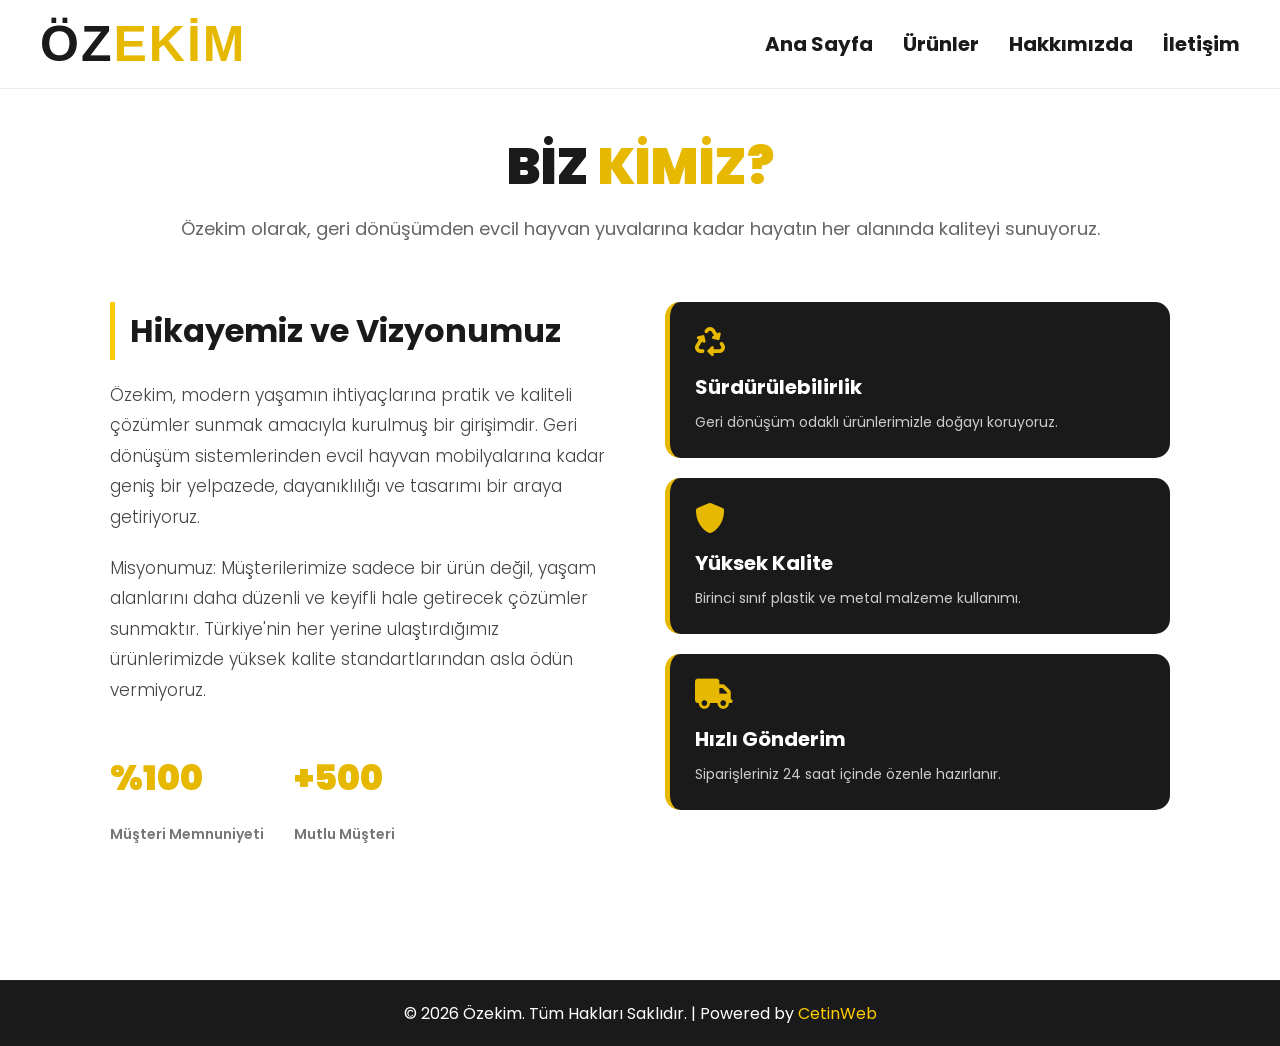
==== hakkimizda.html @ 03fc0637 "Add files via upload" ====
<!DOCTYPE html>
<html lang="tr">
<head>
    <meta charset="UTF-8">
    <meta name="viewport" content="width=device-width, initial-scale=1.0">
    <title>Hakkımızda | Özekim</title>
    <link href="https://fonts.googleapis.com/css2?family=Poppins:wght@300;400;600;800&display=swap" rel="stylesheet">
    <link rel="stylesheet" href="https://cdnjs.cloudflare.com/ajax/libs/font-awesome/6.0.0/css/all.min.css">
    <link rel="stylesheet" href="style.css">
</head>
<body>
<button class="mobile-close-btn" aria-label="Menüyü kapat">×</button>
<div class="navbar">
    <h2 class="logo">ÖZ<span>EKİM</span></h2>

    <div class="menu-btn">
        <span></span>
        <span></span>
        <span></span>
    </div>

    <div class="nav-links">
        <a href="index.html">Ana Sayfa</a>
        <a href="urunler.html">Ürünler</a>
        <a href="hakkimizda.html">Hakkımızda</a>
        <a href="iletisim.html">İletişim</a>
    </div>
</div>


<!-- HAKKIMIZDA BÖLÜMÜ -->
<section class="about-page">
    <div class="about-container">
        
        <!-- Üst Başlık Alanı -->
        <div class="about-header">
            <h1>BİZ <span>KİMİZ?</span></h1>
            <p>Özekim olarak, geri dönüşümden evcil hayvan yuvalarına kadar hayatın her alanında kaliteyi sunuyoruz.</p>
        </div>

        <div class="about-content-wrapper">
            <!-- Sol: Hikaye ve Vizyon -->
            <div class="about-text">
                <h2>Hikayemiz ve Vizyonumuz</h2>
                <p>
                    Özekim, modern yaşamın ihtiyaçlarına pratik ve kaliteli çözümler sunmak amacıyla kurulmuş bir girişimdir. 
                    Geri dönüşüm sistemlerinden evcil hayvan mobilyalarına kadar geniş bir yelpazede, dayanıklılığı ve tasarımı bir araya getiriyoruz.
                </p>
                <p>
                    Misyonumuz: Müşterilerimize sadece bir ürün değil, yaşam alanlarını daha düzenli ve keyifli hale getirecek çözümler sunmaktır. 
                    Türkiye'nin her yerine ulaştırdığımız ürünlerimizde yüksek kalite standartlarından asla ödün vermiyoruz.
                </p>
                <div class="about-stats">
                    <div class="stat-item">
                        <span class="stat-number">%100</span>
                        <span class="stat-desc">Müşteri Memnuniyeti</span>
                    </div>
                    <div class="stat-item">
                        <span class="stat-number">+500</span>
                        <span class="stat-desc">Mutlu Müşteri</span>
                    </div>
                </div>
            </div>

            <!-- Sağ: Neden Biz? (Modern Kartlar) -->
            <div class="about-features">
                <div class="feature-card">
                    <i class="fas fa-recycle"></i>
                    <h3>Sürdürülebilirlik</h3>
                    <p>Geri dönüşüm odaklı ürünlerimizle doğayı koruyoruz.</p>
                </div>
                <div class="feature-card">
                    <i class="fas fa-shield-alt"></i>
                    <h3>Yüksek Kalite</h3>
                    <p>Birinci sınıf plastik ve metal malzeme kullanımı.</p>
                </div>
                <div class="feature-card">
                    <i class="fas fa-truck"></i>
                    <h3>Hızlı Gönderim</h3>
                    <p>Siparişleriniz 24 saat içinde özenle hazırlanır.</p>
                </div>
            </div>
        </div>
    </div>
</section>


</main>

<footer>
    <p>&copy; 2026 Özekim. Tüm Hakları Saklıdır. | Powered by <a href="#">CetinWeb</a></p>
</footer>

<script src="transition.js"></script>
<script src="main.js"></script>
</body>
</html>
---- style.css ----
/* RESET */
* {
    margin: 0;
    padding: 0;
    box-sizing: border-box;
}

body {
    background: var(--bg-primary);
    color: var(--text-dark);
    font-family: 'Poppins', sans-serif;
    overflow-x: hidden;
}

:root {
    --bg-primary: #f8f9fa;      /* Ana arka plan (hafif gri-beyaz) */
    --bg-secondary: #ffffff;    /* Kartlar ve bölümler için saf beyaz */
    --text-dark: #1a1a1a;       /* Ana metin rengi */
    --text-muted: #666666;      /* Yardımcı metin rengi */
    --accent-gold: #e6b800;     /* Beyazda daha iyi görünen koyu sarı/altın */
    --border-color: #e0e0e0;    /* Kenarlıklar için açık gri */
}



.logo {
    font-size: 34px;
    font-family: 'Bebas Neue', sans-serif;
    letter-spacing: 2px;
    color: #1a1a1a !important;
}
.logo span {
    color: gold;
}




/* ============================= */
/*         HERO (YENİ)           */
/* ============================= */

.hero {
    margin-top: 80px;
    height: 100vh;
    width: 100%;
    display: flex;
    align-items: center;
    justify-content: space-between;
    padding: 0px 80px;
    background: var(--bg-primary);
    
}

/* Sol taraf */
.hero-left {
    width: 50%;
    animation: fadeInLeft 1.2s ease-out forwards;
    opacity: 0;
}

.hero-title {
    font-size: 80px !important; /* Dev boyut */
    font-weight: 900 !important; /* Ekstra kalın */
    line-height: 1.1;
    color: #1a1a1a; /* Net siyah */
    margin-bottom: 15px;
    text-transform: uppercase;
}
.hero-title span {
    color: #e6b800;
}

.hero-subtitle {
    font-size: 22px !important;
    font-weight: 700 !important;
    color: #333 !important; /* Daha okunaklı koyu gri */
    margin-bottom: 20px;
    letter-spacing: 1px;
}

.hero-btn {
    background-color: #e6b800 !important; /* İçi dolu sarı */
    color: #000 !important;
    padding: 16px 40px !important;
    font-weight: 800 !important;
    font-size: 18px !important;
    border-radius: 50px !important; /* Oval daha modern durur */
    border: 2px solid #e6b800 !important;
    display: inline-block;
    transition: 0.3s all ease;
    box-shadow: 0 10px 20px rgba(230, 184, 0, 0.2);
}
.hero-btn:hover {
    background-color: transparent !important;
    color: #e6b800 !important;
    box-shadow: 0 5px 15px rgba(230, 184, 0, 0.4);
}

/* Sağ taraf (fotoğraf) */
.hero-right {

    width: 60%;
    display: flex;
    justify-content: flex-end;
    align-items: center;
    margin-right: 110px;
}


.hero-img img:hover {
    width: 480px; 
    transform: none;
    filter: brightness(1.05);
    
}

/* ANIMATIONS */
@keyframes fadeInLeft {
    from { opacity: 0; transform: translateX(-40px); }
    to   { opacity: 1; transform: translateX(0); }
}

/* ABOUT SECTION */
.about-section {
    width: 100%;
    padding: 80px 0;
    background-color: #ffffff !important;
    color: #1a1a1a !important;
    display: flex;
    justify-content: center; /* Yatayda ortalar */
}

.about-content {
    max-width: 900px;
    text-align: center;
}

.about-title {
    font-family: 'Bebas Neue', sans-serif;
    font-size: 62px;
    color: #1a1a1a !important;
    letter-spacing: 3px;
    margin-bottom: 25px;
}

.about-text {
    color: #444 !important;
    font-size: 20px;
    line-height: 1.8;
    font-weight: 300;
}

/* GALLERY SECTION */
.gallery-section {
    padding: 120px 60px;
    background-color: #ffffff !important;
    color: #1a1a1a !important;
    text-align: center;
}

.gallery-title {
    font-size: 48px;
    font-family: 'Bebas Neue', sans-serif;
    color: #1a1a1a !important;
    margin-bottom: 50px;
}

/* GRID */
.gallery-grid {
    display: grid;
    grid-template-columns: repeat(3, 1fr);
    gap: 30px;
}

.gallery-item {
    width: 100%;
    height: 450px;
    overflow: hidden;
    border-radius: 10px;
    background: var(--bg-secondary) !important;
    border: 1px solid var(--border-color) !important;
    box-shadow: 0 10px 30px rgba(0,0,0,0.05) !important;
    cursor: pointer;
    transition: .3s;
}

.gallery-item:hover {
    transform: scale(1.03);
    box-shadow: 0 0 40px rgba(255,215,0,0.4);
}

.gallery-item video {
    width: 100%;
    height: 100%;
    object-fit: cover;
}

/* POPUP */
.popup {
    display: none;
    position: fixed;
    inset: 0;
    background: rgba(0,0,0,0.8);
    backdrop-filter: blur(5px);
    justify-content: center;
    align-items: center;
    z-index: 999;
}

.popup video {
    width: 70%;
    border-radius: 10px;
}

.popup .close {
    position: absolute;
    top: 40px;
    right: 60px;
    font-size: 50px;
    color: gold;
    cursor: pointer;
    font-weight: bold;
}

/* ========================
   DARK SLIDE TRANSITION
========================= */

#page-transition {
    position: fixed;
    top: 0;
    right: -100%; /* başlangıçta görünmez */
    width: 100%;
    height: 100%;
    background: #000;  /* tamamen siyah panel */
    z-index: 0; 
    transition: right 0.6s ease-in-out;
}

/* kapanış animasyonu */
body.fade-out #page-transition {
    right: 0;
}

/* açılış animasyonu */
body.page-loaded #page-transition {
    right: -100%;
}

#aboutContainer {
    position: relative;
    display: inline-block;
}

#aboutText {
    color: #1a1a1a !important; /* Yazıları koyu gri/siyah yap */
    font-size: 22px;
    line-height: 1.7;
    opacity: 1 !important;
}

#aboutText strong {
    color: #000000 !important;
    font-weight: 700;
}



.fade-up {
    opacity: 0;
    transform: translateY(20px);
    transition: 0.6s ease;
}

.fade-up.active {
    opacity: 1;
    transform: translateY(0);
}

.hero-description {
    font-size: 19px !important;
    color: #555 !important; /* Okunabilirliği yüksek gri */
    line-height: 1.7 !important; /* Satır aralığını açtık */
    font-weight: 500 !important;
    max-width: 550px;
}

/* ===========================
   SABİT SOSYAL MEDYA BUTONLARI
=========================== */

.float-social {
    position: fixed;
    bottom: 90px;
    right: 20px;
    display: flex;
    flex-direction: column;
    gap: 15px;
    z-index: 9999;
}

.float-btn {
    width: 60px;
    height: 60px;
    display: flex;
    align-items: center;
    justify-content: center;
    border-radius: 50%;
    color: white !important;
    font-size: 30px;
    text-decoration: none;
    transition: all 0.3s ease;
}

.float-btn img {
    color: #ffffff !important;
    font-size: 32px;
    display: block;
    line-height: 1; /* İkonun kutu dışına taşmasını engeller */
}

.float-btn:hover {
    transform: scale(1.12);
    box-shadow: 0 0 18px rgba(255, 215, 0, 1);
}

.cinematic-item {
  opacity: 0;
  transition: all 0.9s ease;
}

.cinematic-item.left {
  transform: translateX(-80px);
}
.cinematic-item.right {
  transform: translateX(80px);
}
.cinematic-item.bottom {
  transform: translateY(80px);
}

.cinematic-item.show {
  opacity: 1;
  transform: translate(0, 0);
}

.float-social {
    position: fixed;
    bottom: 20px;
    right: 15px;
    display: flex;
    flex-direction: column;
    gap: 12px;
    z-index: 9999;

    opacity: 1; /* direkt görünür */
    transform: none;
}

@keyframes socialFade {
    0% {
        opacity: 0;
        transform: translateY(20px) scale(0.9);
    }
    100% {
        opacity: 1;
        transform: translateY(0) scale(1);
    }
}

.gallery-intro {
background-color: #ffffff !important; /* Arka planı bembeyaz yap */
    padding: 100px 20px !important; /* Ferah bir alan bırak */
    text-align: center;
}

.intro-title {
    color: #1a1a1a !important; /* "KALİTELİ ÜRETİM" yazısını siyah yap */
    font-family: 'Bebas Neue', sans-serif;
    font-size: 70px;
    letter-spacing: 1px;
}

.intro-line {
    width: 90px;
    height: 3px;
    background: #ffcc00 !important; /* Altındaki sarı çizgiyi koru */
    margin: 10px auto 25px;
}

.intro-text {
    color: #333333 !important; /* Uzun açıklamayı koyu gri yap ki okunsun */
    max-width: 700px;
    margin: 0 auto;
    font-size: 19px;
    line-height: 1.7;
}

/* STERİLİZASYON BÖLÜMÜ */
.steril-section {
    padding: 100px 0;
    text-align: center;
    background-color: #ffffff !important;
    color: #1a1a1a !important;
}

.steril-title {
    font-size: 42px;
    font-weight: 700;
    color: #1a1a1a !important;
    margin-bottom: 10px;
}

.steril-desc {
    color: #444 !important;
    font-size: 18px;
    margin-bottom: 60px;
}

.steril-wrapper {
    display: flex;
    justify-content: center;
    gap: 40px;
    flex-wrap: wrap;
}

.steril-box {
    width: 260px;
    background: #ffffff !important;
    padding: 30px 20px;
    border-radius: 15px;
    border: 1px solid #eeeeee !important;
    box-shadow: 0 10px 25px rgba(0,0,0,0.05) !important;
    font-family: "Poppins", sans-serif;
    transition: 0.3s ease;
}

.steril-box:hover {
    transform: translateY(-6px);
    box-shadow: 0 0 25px rgba(255, 215, 0, 0.18);
}

.steril-icon {
    width: 54px;
    margin-bottom: 15px;
}

.steril-box h3 {
    color: #e6b800 !important; /* Senin altın sarısı tonun kalsın ama daha belirgin olsun */
    margin-bottom: 15px !important;
    font-weight: 700 !important;
}

.steril-box p {
    color: #555555 !important; /* Yazıları koyulaştırdık ki okunsun */
    font-size: 15px !important;
    line-height: 1.6 !important;
    font-weight: 500 !important;
}

/* Açılır Menü (Dropdown) Tasarımı */
.dropdown {
    position: relative;
    display: inline-block;
}

.dropdown-content {
    display: none; /* Başlangıçta gizli */
    position: absolute;
    background-color: #1a1a1a; /* Sayfanın koyu temasına uygun */
    min-width: 200px;
    box-shadow: 0px 8px 16px rgba(0,0,0,0.5);
    z-index: 1000;
    border-radius: 8px;
    top: 100%; /* Menünün tam altına açılması için */
    left: 0;
}

.dropdown-content a {
    color: white !important;
    padding: 12px 16px;
    text-decoration: none;
    display: block;
    font-size: 14px;
    transition: 0.3s;
    border-bottom: 1px solid #333;
}

.dropdown-content a:last-child {
    border-bottom: none;
}

.dropdown-content a:hover {
    background-color: #ffcc00; /* Senin sarı rengin */
    color: black !important;
}

/* Mouse ile üzerine gelince göster */
.dropdown:hover .dropdown-content {
    display: block;
}

.product-label {
    background: #ffcc00;
    color: #000;
    padding: 10px;
    font-weight: bold;
    text-align: center;
    font-family: 'Bebas Neue', sans-serif;
    letter-spacing: 1px;
}

/* Footer Link Düzenlemesi */
footer p a {
    color: #ffcc00; /* Linki senin sarı rengine çevirir */
    text-decoration: none; /* Altındaki çizgiyi kaldırır */
    transition: 0.3s; /* Üzerine gelince yumuşak geçiş yapar */
}

footer p a:hover {
    color: #ffffff; /* Üzerine gelince beyaza döner */
    text-decoration: underline; /* Üzerine gelince istersen çizgi çıkabilir (isteğe bağlı) */
}

/* Buton Kapsayıcı (Ortalamak İçin) */
.all-products-wrapper {
    background-color: #ffffff !important; /* Arka planı beyaz yap */
    padding: 40px 0; /* Şeridi biraz daraltıp ferahlatır */
    width: 100%;
    display: flex;
    justify-content: center;
}

/* Şekilli Buton Tasarımı */
.all-products-btn {
    position: relative;
    padding: 15px 40px;
    background-color: black;
    color: #ffcc00;
    font-family: 'Bebas Neue', sans-serif;
    font-size: 1.5rem;
    letter-spacing: 2px;
    text-decoration: none;
    border: 2px solid #ffcc00;
    border-radius: 50px; /* Kenarları yuvarlak yapar */
    overflow: hidden;
    transition: all 0.4s ease;
    display: flex;
    align-items: center;
    gap: 10px;
    margin-top: -80px;
}

/* Üzerine gelince dolma efekti */
.all-products-btn:hover {
    background-color: #ffcc00;
    color: #000;
    box-shadow: 0 0 20px rgba(255, 204, 0, 0.4);
    transform: translateY(-3px);
}

/* Butonun içindeki metin ve ikon için hafif animasyon */
.all-products-btn span {
    position: relative;
    z-index: 1;
}

.all-products-btn i {
    transition: transform 0.4s ease;
}

.all-products-btn:hover i {
    transform: translateX(8px); /* Ok sağa doğru kayar */
}

/* GENEL AYARLAR */
* {
    margin: 0;
    padding: 0;
    box-sizing: border-box;
}


/* KATALOG KONTEYNER */
/* Sayfa Yapısı */
.catalog-container {
    padding-top: 120px;
    background-color: #ffffff !important;
    color: #1a1a1a !important;
    min-height: 100vh;
}

.category-block {
    padding: 20px 5% 40px;
}

.category-title {
    font-family: 'Poppins', sans-serif;
    font-weight: 600;
    font-size: 1.8rem;
    color: #1a1a1a !important;
}

.title-line {
    width: 50px;
    height: 3px;
    background: #ffcc00;
    margin-bottom: 25px;
}

/* Ürün Grid Yapısı */
.product-grid {
    display: grid;
    grid-template-columns: repeat(auto-fit, minmax(230px, 1fr));
    gap: 20px;
    padding: 0 20px;
}

/* Trendyol Tarzı Ürün Kartı */
.product-card {
    background: #1a1a1a;
    border: 1px solid #2a2a2a;
    border-radius: 14px;
    overflow: hidden;
    display: flex;
    flex-direction: column;
    transition: all 0.25s ease;
}

.product-card:hover {
    transform: translateY(-6px);
    box-shadow: 0 15px 30px rgba(0,0,0,0.35);
}

.product-img {
    background: #fff;
    height: 200px;
    padding: 12px;
    display: flex;
    align-items: center;
    justify-content: center;
}

.product-img img {
    max-width: 100%;
    max-height: 100%;
    object-fit: contain;
}

.product-info {
    padding: 14px;
    background: #111;
    display: flex;
    flex-direction: column;
    justify-content: space-between;
    flex: 1;
}

.product-info h3 {
color: #fff;
    color: #fff;
    font-size: 14px;
    font-weight: 500;
    margin-bottom: 12px;
    line-height: 1.4;

    /* 🔥 2 SATIR SINIR */
    display: -webkit-box;
    -webkit-box-orient: vertical;
    overflow: hidden;
}

/* WhatsApp Butonu */
.whatsapp-link {
    background: linear-gradient(135deg, #00c853, #00e676);
    color: #fff !important;
    text-decoration: none;
    font-size: 13px;
    padding: 10px;
    border-radius: 8px;
    text-align: center;
    transition: 0.2s;
    box-shadow: 0 5px 15px rgba(0,255,100,0.3);
}

.whatsapp-link:hover {
    transform: scale(1.05);
    box-shadow: 0 8px 20px rgba(0,255,100,0.5);
}

.instagram {
    background: radial-gradient(circle at 30% 107%, #fdf497 0%, #fdf497 5%, #fd5949 45%, #d6249f 60%, #285AEB 90%);
    box-shadow: 0 0 15px rgba(214, 36, 159, 0.5); /* Pembe/Mor parlama */
}

.instagram:hover {
    transform: scale(1.1);
    box-shadow: 0 0 25px rgba(214, 36, 159, 0.8);
}

/* FOOTER */
footer {
    width: 100%;
    margin-top: auto; /* Üstten itebildiği kadar iter */
    text-align: center;
    padding: 30px;
    background: #111;
    border-top: 1px solid #222;
}
footer a {
    color: #ffcc00;
    text-decoration: none;
}

/* SEARCH BAR TASARIMI */
.search-container {
    flex: 0 1 400px; /* Genişliğini ayarlar */
    display: flex;
    background: #1a1a1a;
    border: 1px solid #333;
    border-radius: 50px;
    padding: 5px 15px;
    margin: 0 20px;
    transition: 0.3s;
}

.search-container:focus-within {
    border-color: #ffcc00;
    box-shadow: 0 0 10px rgba(255, 204, 0, 0.2);
}

.search-container input {
    width: 100%;
    background: transparent;
    border: none;
    outline: none;
    color: #fff;
    padding: 8px;
    font-size: 14px;
}

.search-container button {
    background: transparent;
    border: none;
    color: #777;
    cursor: pointer;
    font-size: 16px;
    transition: 0.3s;
}

.search-container button:hover {
    color: #ffcc00;
}

/* Mobil için Navbar Düzenlemesi */
@media (max-width: 768px) {
    .navbar {
        flex-direction: column;
        gap: 15px;
        padding: 15px;
    }
    .search-container {
        width: 100%;
        margin: 0;
    }
}

/* TOPLU ALIM BANNER TASARIMI */
.wholesale-banner {
    background: linear-gradient(90deg, #111 0%, #1a1a1a 100%);
    border-top: 2px solid #ffcc00;
    border-bottom: 2px solid #ffcc00;
    padding: 50px 5%;
    margin: 60px 0;
}

.wholesale-content {
    max-width: 1200px;
    margin: 0 auto;
    display: flex;
    justify-content: space-between;
    align-items: center;
    gap: 30px;
}

.wholesale-text h2 {
    font-family: 'Bebas Neue', sans-serif;
    font-size: 2.5rem;
    color: #fff;
    margin-bottom: 10px;
    letter-spacing: 1px;
}

.wholesale-text h2 span {
    color: #ffcc00;
}

.wholesale-text p {
    color: #ccc;
    font-size: 1.1rem;
    max-width: 700px;
}

/* Teklif Al Butonu */
.offer-btn {
    background: #ffcc00;
    color: #000;
    padding: 15px 35px;
    font-family: 'Bebas Neue', sans-serif;
    font-size: 1.5rem;
    text-decoration: none;
    border-radius: 5px;
    display: flex;
    align-items: center;
    gap: 10px;
    transition: 0.3s ease;
    white-space: nowrap;
}

.offer-btn:hover {
    background: #fff;
    transform: scale(1.05);
    box-shadow: 0 0 20px rgba(255, 255, 255, 0.2);
}

/* Mobil Uyumluluk */
@media (max-width: 768px) {
    .wholesale-content {
        flex-direction: column;
        text-align: center;
    }
    .wholesale-text h2 {
        font-size: 2rem;
    }
    .wholesale-action {
        width: 100%;
    }
    .offer-btn {
        justify-content: center;
    }
}

/* İletişim Grubu Konumu */
.hero-contact {
    margin-top: 30px;
    display: flex;
    flex-direction: column;
    gap: 15px;
}

/* Telefon Numarası Stilize Etme */
.phone-link {
    display: flex !important;
    align-items: center !important; /* Dikeyde tam ortalar */
    gap: 12px;
    font-size: 30px !important;
    font-weight: 700 !important;
    color: #1a1a1a !important;
    text-decoration: none;
    margin-top: 25px;
    line-height: 1;
}

.phone-link i {
    color: #e6b800;
    display: flex; /* İkonu bir flex kutusu gibi davranmaya zorlar */
    align-items: center;
    justify-content: center;
    line-height: 0; /* İkonun altındaki hayali boşluğu yok eder */
    height: 30px;
}

/* Üstüne gelince parlaması ve sağa kayması için */
.phone-link:hover {
    color: #ffcc00;
    opacity: 1;
    transform: translateX(8px);
}

/* Eğer JS ile 'reveal' kullanıyorsan, başlangıçta gizli olması için: */
.hero-contact.reveal {
    /* Senin mevcut animasyon sınıflarınla çakışmaması için 
       diğer elementlerin animasyon koduna bakabilirsin. 
       Genelde şöyledir: */
    animation: fadeInUp 1s ease forwards;
}

/* KATEGORİ BLOKLARI ARASI BOŞLUK */
.category-block {
    margin-bottom: 80px; /* Kategoriler arasındaki boşluğu artırdık */
    padding: 0 20px;
}

/* KATEGORİ BAŞLIKLARI YENİ STİL */
.category-header {
    background: #fdfdfd;
    padding: 20px;
    border-left: 5px solid #e6b800; /* Senin meşhur sarı tonun */
    margin: 40px 0 20px 0;
    border-bottom: 1px solid #eee;
    display: flex;
    justify-content: space-between;
    align-items: center;
}

.category-title {
    font-size: 32px !important; /* Başlığı büyüttük */
    font-weight: 800; /* Daha kalın ve belirgin yaptık */
    text-transform: uppercase; /* Tüm harfleri büyük yaptık */
    letter-spacing: 2px; /* Harf arasını açarak daha premium bir hava verdik */
    color: #1a1a1a !important;
    margin: 0;
    font-family: 'Bebas Neue', sans-serif;
}

.title-line {
    display: none; /* Eski ince çizgiyi kaldırıp sol taraftaki kalın çizgiyi kullandık */
}

/* HAKKIMIZDA SAYFASI ÖZEL STİLLERİ */
.about-hero {
    height: 300px;
    background: linear-gradient(rgba(0,0,0,0.7), rgba(0,0,0,0.7)), url('image/hero-bg.webp'); /* Arka plana bir görsel koyabilirsin */
    background-size: cover;
    background-position: center;
    display: flex;
    align-items: center;
    justify-content: center;
    text-align: center;
    margin-top: 70px; /* Navbar yüksekliği kadar */
}

.about-hero h1 {
    font-size: 3.5rem;
    color: #ffcc00; /* CetinWeb sarısı */
    font-weight: 800;
}

.about-container {
    max-width: 1100px;
    margin: 50px auto;
    padding: 0 20px;
}

.about-text h2 {
    font-size: 2rem;
    color: #fff;
    border-left: 5px solid #ffcc00;
    padding-left: 15px;
    margin-bottom: 20px;
}

.about-text p {
    line-height: 1.8;
    color: #ccc;
    margin-bottom: 15px;
}

.about-stats {
    display: grid;
    grid-template-columns: repeat(auto-fit, minmax(200px, 1fr));
    gap: 30px;
    margin-top: 50px;
}

.stat-box {
    background: var(--bg-secondary) !important;
    padding: 30px;
    border-radius: 12px;
    text-align: center;
    border: 1px solid var(--border-color) !important;
    transition: 0.3s;
}

.stat-box:hover {
    border-color: #ffcc00;
    transform: translateY(-5px);
}

.stat-box i {
    font-size: 2.5rem;
    color: #ffcc00;
    margin-bottom: 15px;
}

.stat-box h3 {
    font-size: 2rem;
    color: #fff;
}

.stat-box p {
    color: #888;
}

/* İLETİŞİM SAYFASI - TÜMÜ (BAŞTAN) */

/* Ana Sayfa Yapısı */
.contact-page {
    max-width: 1200px;
    margin: 0 auto;
    padding: 150px 20px 80px; /* Üstten 150px boşluk vererek yapışmayı engelledik */
    min-height: 100vh;
}

/* Üst Başlık */
.contact-header {
    text-align: center;
    margin-bottom: 60px;
}

.contact-header h1 {
    font-size: 3.2rem;
    color: #ffcc00;
    font-weight: 800;
    letter-spacing: 2px;
    margin-bottom: 15px;
}

.contact-header p {
    color: #888;
    font-size: 1.1rem;
}

/* Ana Grid (Sol: İletişim, Sağ: Özellikler) */
.contact-main-grid {
    display: grid;
    grid-template-columns: 1fr 1.2fr;
    gap: 50px;
    margin-bottom: 80px;
}

/* Sol Taraftaki İletişim Kartları */
.method-card {
    background: var(--bg-secondary) !important;
    border: 1px solid var(--border-color) !important;
    padding: 30px;
    border-radius: 20px;
    display: flex;
    align-items: center;
    gap: 20px;
    margin-bottom: 25px;
    transition: all 0.3s ease;
}

.method-card:hover {
    border-color: #ffcc00;
    transform: translateX(10px);
}

.method-card i {
    font-size: 3rem;
    color: #ffcc00;
}

.method-info h3 {
    color: #fff;
    font-size: 1.3rem;
    margin-bottom: 5px;
}

.method-info p {
    color: #ccc;
    font-weight: 600;
    font-size: 1.1rem;
}

.method-info span {
    color: #666;
    font-size: 0.9rem;
}

.method-btn.wa {
    display: inline-block;
    margin-top: 12px;
    background: #25D366;
    color: #fff;
    padding: 8px 20px;
    border-radius: 8px;
    text-decoration: none;
    font-weight: 600;
    font-size: 0.9rem;
}

/* Sağ Taraftaki "Neden Biz" Paneli */
.contact-features {
    background: var(--bg-secondary) !important;
    padding: 45px;
    border-radius: 25px;
    border: 1px solid var(--border-color) !important;
}

.contact-features h2 {
    color: #fff;
    font-size: 2rem;
    font-weight: 800;
}

.yellow-bar {
    width: 60px;
    height: 5px;
    background: #ffcc00;
    margin: 15px 0 35px;
}

.f-item {
    display: flex;
    gap: 20px;
    margin-bottom: 30px;
}

.f-item i {
    color: #ffcc00;
    font-size: 1.5rem;
    margin-top: 5px;
}

.f-item h4 {
    color: #fff;
    font-size: 1.2rem;
    margin-bottom: 6px;
}

.f-item p {
    color: #888;
    line-height: 1.6;
    font-size: 0.95rem;
}

/* Harita Alanı */
.full-map {
    border-radius: 25px;
    overflow: hidden;
    border: 1px solid #222;
    box-shadow: 0 10px 30px rgba(0,0,0,0.5);
}

/* Mobil Uyum */
@media (max-width: 992px) {
    .contact-main-grid {
        grid-template-columns: 1fr;
    }
    
    .contact-header h1 {
        font-size: 2.5rem;
    }
    
    .contact-page {
        padding-top: 120px;
    }
}

/* HARİTA YERİNE GELEN YENİ ALANIN CSS'İ */
.extra-info-section {
    margin-top: 50px;
    margin-bottom: 50px;
}

.info-grid {
    display: grid;
    grid-template-columns: 1.5fr 1fr;
    gap: 30px;
}

.faq-box {
    background: var(--bg-secondary) !important;
    padding: 40px;
    border-radius: 25px;
    border: 1px solid var(--border-color) !important;
}

.faq-item {
    display: flex;
    gap: 20px;
    margin-bottom: 25px;
}

.faq-item i {
    color: #ffcc00;
    font-size: 1.8rem;
    margin-top: 5px;
}

.faq-item h4 {
    color: #fff;
    margin-bottom: 5px;
    font-size: 1.1rem;
}

.faq-item p {
    color: #888;
    font-size: 0.9rem;
    line-height: 1.5;
}

/* Sağdaki Sertifika/Sosyal Kartı */
.social-trust-card {
    background: linear-gradient(145deg, #111, #000);
    border: 2px solid #ffcc00;
    border-radius: 25px;
    display: flex;
    align-items: center;
    justify-content: center;
    text-align: center;
    padding: 40px;
}

.trust-content i {
    font-size: 4rem;
    color: #ffcc00;
    margin-bottom: 20px;
}

.trust-content h3 {
    color: #fff;
    font-size: 1.8rem;
    margin-bottom: 15px;
}

.trust-content p {
    color: #ccc;
    font-size: 1rem;
    margin-bottom: 25px;
}

.social-links {
    display: flex;
    justify-content: center;
    gap: 20px;
}

.s-icon {
    font-size: 1.5rem;
    color: #fff;
    transition: 0.3s;
}

.s-icon:hover {
    color: #ffcc00;
    transform: scale(1.2);
}

/* Mobil Uyumluluk */
@media (max-width: 992px) {
    .info-grid {
        grid-template-columns: 1fr;
    }
}

/* GALERİ ALANI DÜZENLEME */
.gallery-grid {
    display: grid;
    grid-template-columns: repeat(auto-fit, minmax(300px, 1fr));
    gap: 25px;
    padding: 20px;
}

.gallery-item {
    height: 250px;
    display: flex;
    align-items: center;
    justify-content: center;
    background: #fff;
}

.gallery-item img {
    max-width: 100%;
    max-height: 100%;
    object-fit: contain;
}

/* Üzerine gelince resmi hafifçe büyütelim, şık dursun */
.gallery-item:hover img {
    transform: scale(1.1);
}

/* Resmin üzerindeki yazı (Etiket) */
.product-label {
    position: absolute;
    bottom: 0;
    left: 0;
    width: 100%;
    padding: 20px;
    background: linear-gradient(transparent, rgba(0,0,0,0.9)); /* Yazı okunabilsin diye gölge */
    color: #ffcc00; /* CetinWeb Sarısı */
    font-weight: 800;
    font-size: 1.2rem;
    text-transform: uppercase;
}

/* =========================================
   NEW ABOUT PAGE V2 - WHITE THEME
   ========================================= */

.ozekim-about-wrapper {
    background-color: #ffffff;
    font-family: 'Poppins', sans-serif;
    color: #1a1a1a;
}

/* Üst Başlık */
.about-header-v2 {
    padding: 120px 0 60px;
    text-align: center;
    background: #fcfcfc;
}

.about-header-v2 .header-title {
    font-family: 'Bebas Neue', sans-serif;
    font-size: 65px;
    letter-spacing: 3px;
    margin-bottom: 10px;
    color: #1a1a1a;
}

.about-header-v2 .header-line {
    width: 80px;
    height: 4px;
    background: #e6b800; /* CetinWeb Gold */
    margin: 0 auto 20px;
}

.about-header-v2 .header-subtitle {
    font-size: 18px;
    color: #666;
    max-width: 600px;
    margin: 0 auto;
}

/* İçerik ve Izgara Yapısı */
.about-grid {
    display: grid;
    grid-template-columns: 1.5fr 1fr;
    gap: 50px;
    padding: 80px 5%;
    align-items: center;
}

.about-text-v2 .section-subtitle {
    font-size: 32px;
    margin-bottom: 25px;
    position: relative;
    padding-bottom: 10px;
}

.about-text-v2 p {
    font-size: 17px;
    line-height: 1.8;
    color: #444;
    margin-bottom: 20px;
}

/* İstatistik Kartları */
.about-stats-v2 {
    display: flex;
    flex-direction: column;
    gap: 20px;
}

.stat-card {
    background: #ffffff;
    padding: 30px;
    border-radius: 15px;
    border: 1px solid #f0f0f0;
    text-align: center;
    transition: 0.3s;
    box-shadow: 0 5px 20px rgba(0,0,0,0.03);
}

.stat-card:hover {
    transform: translateY(-5px);
    box-shadow: 0 10px 30px rgba(0,0,0,0.08);
}

.stat-number {
    display: block;
    font-size: 35px;
    font-weight: 800;
    color: #e6b800;
    margin-bottom: 5px;
}

.stat-label {
    font-size: 15px;
    color: #777;
    text-transform: uppercase;
    letter-spacing: 1px;
}

/* Mobil Uyumluluk */
@media (max-width: 992px) {
    .about-grid {
        grid-template-columns: 1fr;
        text-align: center;
    }
    .about-header-v2 .header-title {
        font-size: 45px;
    }
}

/* =========================================
   CONTACT PAGE V3 - FULL WHITE DESIGN
   ========================================= */

.ozekim-contact-full {
    background-color: #ffffff;
    min-height: 100vh;
    font-family: 'Poppins', sans-serif;
}

/* Header */
.contact-header-v3 {
    padding: 100px 0 50px;
    text-align: center;
    background: linear-gradient(to bottom, #f9f9f9, #ffffff);
}

.v3-title {
    font-family: 'Bebas Neue', sans-serif;
    font-size: 60px;
    color: #111;
    margin: 0;
}

.v3-line {
    width: 70px;
    height: 5px;
    background: #e6b800;
    margin: 15px auto;
}

/* Grid Yapısı */
.v3-grid {
    display: grid;
    grid-template-columns: 1fr 1fr;
    gap: 50px;
    padding: 50px 5%;
}

/* Sol Kartlar */
.v3-card {
    display: flex;
    align-items: center;
    gap: 25px;
    padding: 30px;
    background: #fff;
    border-radius: 20px;
    border: 1px solid #f0f0f0;
    margin-bottom: 25px;
    transition: 0.4s cubic-bezier(0.175, 0.885, 0.32, 1.275);
    box-shadow: 0 4px 15px rgba(0,0,0,0.03);
}

.v3-card:hover {
    transform: scale(1.02);
    border-color: #e6b800;
    box-shadow: 0 10px 30px rgba(0,0,0,0.08);
}

.v3-card i {
    font-size: 40px;
    color: #e6b800;
}

.v3-card-text h4 {
    margin: 0;
    font-size: 15px;
    color: #888;
    text-transform: uppercase;
}

.v3-card-text a, .v3-card-text p {
    font-size: 22px;
    font-weight: 700;
    color: #1a1a1a;
    text-decoration: none;
    display: block;
}

.v3-card-text span {
    font-size: 13px;
    color: #999;
}

/* Sağ Bilgi Kutusu */
.v3-info-box {
    background: #1a1a1a; /* Burası kontrast için koyu kalsın çok şık durur */
    padding: 50px;
    border-radius: 30px;
    color: #fff;
}

.v3-info-box h3 {
    font-size: 30px;
    color: #e6b800;
    margin-bottom: 30px;
}

.v3-list {
    list-style: none;
    padding: 0;
}

.v3-list li {
    margin-bottom: 25px;
    font-size: 16px;
    display: flex;
    gap: 15px;
    line-height: 1.6;
}

.v3-list i {
    color: #e6b800;
    font-size: 20px;
    margin-top: 5px;
}

/* Sosyal Medya */
.social-links-v3 {
    margin-top: 40px;
    display: flex;
    gap: 20px;
}

.social-links-v3 a {
    width: 50px;
    height: 50px;
    background: #333;
    display: flex;
    align-items: center;
    justify-content: center;
    border-radius: 50%;
    color: #fff;
    font-size: 20px;
    transition: 0.3s;
}

.social-links-v3 a:hover {
    background: #e6b800;
    color: #1a1a1a;
}

/* Harita Alanı */
.contact-map-v3 {
    padding: 50px 5% 100px;
    text-align: center;
}

.map-title {
    font-family: 'Bebas Neue', sans-serif;
    font-size: 40px;
    margin-bottom: 30px;
}

.map-placeholder {
    width: 100%;
    height: 400px;
    background: #f5f5f5;
    border-radius: 25px;
    display: flex;
    align-items: center;
    justify-content: center;
    border: 2px dashed #ddd;
}

/* =========================================
   📱 FULL PREMIUM MOBILE (FINAL VERSION)
   ========================================= */

@media (max-width: 768px) {

    /* GENEL */
    body {
        overflow-x: hidden;
        font-size: 15px;
    }

    section {
        padding: 60px 15px !important;
    }

    /* NAVBAR */
    .navbar {
        padding: 15px;
        display: flex;
        justify-content: space-between;
        align-items: center;
    }

    .logo {
        font-size: 24px !important;
    }

    /* HAMBURGER */
    .menu-btn {
    position: fixed;
    top: 20px;
    right: 20px;
    z-index: 99999; /* BUNU YÜKSEK YAP */
    }

    .menu-btn span {
        height: 3px;
        width: 100%;
        background: white;
        border-radius: 2px;
        transition: 0.3s;
    }



    /* X animasyon */
    .menu-btn.active span:nth-child(1) {
        transform: rotate(45deg) translate(6px, 6px);
    }

    .menu-btn.active span:nth-child(2) {
        opacity: 0;
    }

    .menu-btn.active span:nth-child(3) {
        transform: rotate(-45deg) translate(6px, -6px);
    }

    /* MENÜ PANEL (DÜZELTİLMİŞ) */


    body.menu-open {
        overflow: hidden;
    }

    /* HERO */
    .hero {
        flex-direction: column-reverse;
        text-align: center;
        padding: 50px 15px;
        height: auto !important;
    }

    .hero-left,
    .hero-right {
        width: 100%;
        margin: 0;
    }

    .hero-right {
        display: flex;
        justify-content: center;
    }

    .hero-right img {
        width: 100%;
        max-width: 260px;
        margin-bottom: 20px;
        animation: float 3s ease-in-out infinite;
        margin-left: -50px;
    }

    .hero-title {
        font-size: 30px !important;
        line-height: 1.2;
    }

    .hero-subtitle {
        font-size: 15px !important;
    }

    .hero-description {
        font-size: 14px !important;
        padding: 0 5px;
    }

    .hero-btn {
        width: 100%;
        max-width: 260px;
        margin: 0 auto;
        font-size: 14px !important;
        padding: 12px 20px !important;
    }

    .phone-link {
        font-size: 18px !important;
        justify-content: center;
    }

    /* FLOAT ANİMASYON */
    @keyframes float {
        0%,100% { transform: translateY(0); }
        50% { transform: translateY(-10px); }
    }

    /* GALLERY */
    .gallery-grid {
        grid-template-columns: repeat(2, 1fr);
        gap: 10px;
    }

    .gallery-item {
        height: 200px;
        border-radius: 12px;
    }

    .product-label {
        font-size: 13px;
        padding: 8px;
    }

    /* TOPLU ALIM */
    .wholesale-content {
        flex-direction: column;
        text-align: center;
    }

    .wholesale-text h2 {
        font-size: 20px;
    }

    .offer-btn {
        width: 100%;
        justify-content: center;
        font-size: 15px;
        padding: 12px;
    }

    /* TÜM ÜRÜNLER */
    .all-products-btn {
        margin-top: 20px;
        font-size: 1.1rem;
        padding: 12px 25px;
    }

    /* STERİL */
    .steril-wrapper {
        flex-direction: column;
        align-items: center;
    }

    .steril-box {
        width: 100%;
        max-width: 300px;
        padding: 20px;
    }

    .steril-title {
        font-size: 26px;
    }

    .steril-desc {
        font-size: 14px;
    }

    /* HAKKIMIZDA FIX */
    .about-content {
        max-width: 100%;
        padding: 0 10px;
    }

    .about-title {
        font-size: 32px;
    }

    #aboutText {
        font-size: 15px;
        line-height: 1.6;
        word-break: break-word;
        padding: 0 5px;
    }

    /* FOOTER */
    footer {
        font-size: 13px;
        padding: 20px 10px;
    }

    /* FLOAT SOCIAL */
    .float-social {
        right: 10px;
        bottom: 20px;
    }

    .float-btn {
        width: 50px;
        height: 50px;
        font-size: 22px;
    }
}

/* =========================================
   🚫 MOBİL ANİMASYON FIX (EN KRİTİK)
   ========================================= */

@media (max-width: 768px) {

    .cinematic-item,
    .cinematic-item.left,
    .cinematic-item.right,
    .cinematic-item.bottom {
        transform: none !important;
        opacity: 1 !important;
    }

}

.about-page {
    padding: 80px 5%;
    background-color: #fff;
}

.about-header {
    text-align: center;
    margin-bottom: 60px;
}

.about-header h1 {
    font-size: 50px;
    font-weight: 900;
    text-transform: uppercase;
}

.about-header h1 span {
    color: #e6b800;
}

.about-header p {
    color: #666;
    font-size: 18px;
    margin-top: 10px;
}

.about-content-wrapper {
    display: flex;
    gap: 50px;
    align-items: flex-start;
}

/* Sol Taraf */
.about-text {
    flex: 1;
}

.about-text h2 {
    font-size: 32px;
    margin-bottom: 20px;
    color: #1a1a1a;
}

.about-text p {
    font-size: 17px;
    line-height: 1.8;
    color: #444;
    margin-bottom: 20px;
}

.about-stats {
    display: flex;
    gap: 30px;
    margin-top: 40px;
}

.stat-item {
    text-align: left;
}

.stat-number {
    display: block;
    font-size: 35px;
    font-weight: 900;
    color: #e6b800;
}

.stat-desc {
    font-size: 14px;
    color: #777;
    font-weight: 600;
}

/* Sağ Taraf: Kartlar */
.about-features {
    flex: 1;
    display: grid;
    grid-template-columns: 1fr;
    gap: 20px;
}

.feature-card {
    background: #1a1a1a;
    padding: 25px;
    border-radius: 15px;
    color: #fff;
    transition: 0.3s;
    border-left: 5px solid #e6b800;
}

.feature-card:hover {
    transform: translateX(10px);
}

.feature-card i {
    font-size: 30px;
    color: #e6b800;
    margin-bottom: 15px;
}

.feature-card h3 {
    font-size: 20px;
    margin-bottom: 10px;
}

.feature-card p {
    font-size: 14px;
    color: #ccc;
}

/* Mobil Uyumluluk */
@media screen and (max-width: 992px) {
    .about-content-wrapper {
        flex-direction: column;
    }
    .about-header h1 { font-size: 35px; }
}

/* Sayfanın tamamını kapsayan bir yapı kuruyoruz */
body {
    display: block;
    flex-direction: column;
    min-height: 100vh; /* Ekranın tamamını kapla */
    margin: 0;
}

/* Hakkımızda bölümünü esneterek footer'ı aşağı itmesini sağlıyoruz */
.about-page {
    flex: 1; /* Mevcut boşluğu bu alan doldursun */
}

/* Footer'ın kendisi */
footer {
    background: #1a1a1a;
    color: #fff;
    padding: 20px 0;
    text-align: center;
    width: 100%;
}

/* ===============================
   NAVBAR GENEL (PC)
================================ */
.navbar {
    width: 100%;
    padding: 15px 40px;

    display: flex;
    justify-content: space-between;
    align-items: center;

    position: fixed;
    top: 0;
    left: 0;

    z-index: 999;

    background: rgba(255,255,255,0.9);
    backdrop-filter: blur(10px);
    border-bottom: 1px solid #eee;
}

/* LOGO */
.logo {
    font-size: 50px;
    font-family: 'Bebas Neue', sans-serif;
}

.logo span {
    color: #e6b800;
}

/* ===============================
   PC NAV
================================ */
.nav-links {
    display: flex;
    gap: 30px;
    z-index: 999998 !important;
}

.nav-links a {
    text-decoration: none;
    color: #1a1a1a;
    font-weight: 700;
    font-size: 20px;
    transition: 0.3s;
}

.nav-links a:hover {
    color: #e6b800;
}

/* ===============================
   HAMBURGER (PC gizli)
================================ */
.menu-btn {
    display: flex;
    flex-direction: column;
    justify-content: space-between;
    width: 28px;
    height: 20px;
    cursor: pointer;

    position: fixed !important;
    top: 20px;
    right: 20px;

    z-index: 9999999 !important; /* BUNU YÜKSELT */
}
/* ===============================
   📱 MOBİL
================================ */
@media (max-width: 768px) {

    .navbar {
        padding: 15px 20px;
    }

    /* hamburger aç */
    .menu-btn {
        display: flex;
        flex-direction: column;
        justify-content: space-between;
        width: 28px;
        height: 20px;
        cursor: pointer;
        position: fixed !important;
        top: 20px;
        right: 20px;
        z-index: 999999 !important; /* en üste çıkar */
    }

    .menu-btn span {
        height: 3px;
        width: 100%;
        background: #111;
        border-radius: 2px;
        transition: 0.3s;
        
    }

    /* X animasyon */
    .menu-btn.active span:nth-child(1) {
        transform: rotate(45deg) translate(5px,5px);
    }

    .menu-btn.active span:nth-child(2) {
        opacity: 0;
    }

    .menu-btn.active span:nth-child(3) {
        transform: rotate(-45deg) translate(5px,-5px);
    }

    /* FULL SCREEN MENU */
    .nav-links {
    position: fixed;
    top: 0;
    left: 0;
    width: 100%;
    height: 100vh;

    background: rgba(0, 0, 0, 0.95);
    backdrop-filter: blur(15px);

    display: flex;
    flex-direction: column;
    justify-content: center;
    align-items: center;

    transform: translateY(-100%);
    transition: 0.4s ease;

    z-index: 9999 !important;
    }

    .nav-links.active {
        transform: translateY(0);
    }

    .nav-links a {
        color: white;
        font-size: 28px;
        margin: 15px 0;

        opacity: 0;
        transform: translateY(20px);
        transition: 0.4s;
    }

    .nav-links.active a {
        opacity: 1;
        transform: translateY(0);
    }

    /* delay */
    .nav-links.active a:nth-child(1){ transition-delay: .1s }
    .nav-links.active a:nth-child(2){ transition-delay: .2s }
    .nav-links.active a:nth-child(3){ transition-delay: .3s }
    .nav-links.active a:nth-child(4){ transition-delay: .4s }

    /* scroll kilitle */
    body.menu-open {
        overflow: hidden;
    }
}

/* KESİN ÇALIŞAN MOBİL KAPATMA BUTONU */
.mobile-close-btn {
    display: none;
}

@media (max-width: 768px) {
    .mobile-close-btn {
        position: fixed !important;
        top: 18px !important;
        right: 22px !important;
        z-index: 2147483647 !important;

        width: 46px;
        height: 46px;
        border: none;
        border-radius: 50%;

        background: rgba(255, 255, 255, 0.12);
        color: #fff;
        font-size: 38px;
        font-weight: 300;
        line-height: 46px;
        text-align: center;

        display: none;
        cursor: pointer;
        backdrop-filter: blur(10px);
        box-shadow: 0 0 20px rgba(255,255,255,0.25);
    }

    body.menu-open .mobile-close-btn {
        display: block !important;
    }

    body.menu-open .menu-btn {
        display: none !important;
    }

    .nav-links {
        background: rgba(0,0,0,0.96) !important;
        z-index: 999999 !important;
    }

    .float-social {
        z-index: 10 !important;
    }
}

/* ====== ÜRÜNLER SAYFASI MOBİL FULL RESET ====== */
@media (max-width: 768px) {

    /* NAVBAR */
    .navbar {
        display: flex;
        align-items: center;
        justify-content: space-between;
        flex-wrap: wrap;
        padding: 12px 14px;
    }

    .logo {
        font-size: 22px;
    }

    /* SEARCH */
    .search-container {
        order: 3;
        width: 100%;
        margin-top: 10px;
        position: relative;
    }

    .search-container input {
        width: 100%;
        height: 45px;
        border-radius: 12px;
        border: none;
        background: #111;
        color: #fff;
        padding: 0 40px 0 15px;
        font-size: 14px;
    }

    .search-container button {
        position: absolute;
        right: 12px;
        top: 50%;
        transform: translateY(-50%);
        background: none;
        border: none;
        color: #aaa;
    }

    /* GRID */
    .product-grid {
        display: grid;
        grid-template-columns: repeat(2, 1fr);
        gap: 12px;
        padding: 10px;
    }

    /* KART */
    .product-card {
        background: #111;
        border-radius: 12px;
        overflow: hidden;
        box-shadow: 0 4px 12px rgba(0,0,0,0.2);
    }

    .product-img {
        background: #fff;
        padding: 8px;
        display: flex;
        justify-content: center;
        align-items: center;
    }

    .product-img img {
        width: 100%;
        height: auto;
    }

    /* TEXT */
    .product-info {
        padding: 10px;
    }

    .product-info h3 {
        font-size: 13px;
        line-height: 1.3;
        height: 34px;
        overflow: hidden;
        color: #fff;
    }

    /* BUTON */
    .whatsapp-link {
        display: block;
        margin-top: 8px;
        padding: 8px;
        font-size: 12px;
        text-align: center;
        border-radius: 8px;
        background: linear-gradient(135deg, #00c853, #00e676);
        color: #fff;
        text-decoration: none;
    }

    /* CATEGORY */
    .category-title {
        font-size: 18px;
        padding-left: 10px;
    }

    .category-block {
        margin-bottom: 20px;
    }

}
@media (max-width: 768px) {

    /* 🔥 TÜM ESKİ SEARCH TASARIMINI SIFIRLA */
    .search-container {
        all: unset;
        display: block;
        width: 100%;
        padding: 0 10px;
        margin: 10px 0;
        position: relative;
    }

    .search-container input {
        width: 100%;
        height: 42px;
        border-radius: 30px;
        border: none;
        outline: none;
        padding: 0 45px 0 15px;
        font-size: 14px;
        background: #1c1c1c;
        color: #fff;
    }

    .search-container button {
        position: absolute;
        right: 20px;
        top: 50%;
        transform: translateY(-50%);
        background: none;
        border: none;
        color: #aaa;
        font-size: 16px;
    }

    /* 🔥 O DEV KUTUYU OLUŞTURAN HER ŞEYİ KAPAT */
    .search-container::before,
    .search-container::after {
        display: none !important;
    }

}

@media (min-width: 769px) {

    .product-grid {
        grid-template-columns: repeat(auto-fit, minmax(230px, 260px));
        justify-content: flex-start; /* sola yasla */
        align-items: start;          /* uzamayı kes */
    }

    .product-card {
        align-self: start;
    }

}

/* ===============================
   İLETİŞİM SAYFASI ÖZEL RESET
================================ */

.ozekim-contact-full {
    position: relative;
    z-index: 1;
}

/* NAVBAR BOZULMA FIX */
.navbar {
    position: fixed;
    top: 0;
    left: 0;
    width: 100%;
    z-index: 9999;
}

/* HAMBURGER FIX */
.menu-btn {
    z-index: 100000 !important;
}

/* CONTACT HEADER TAŞMA FIX */
.contact-header-v3 {
    margin-top: 80px; /* navbar altına iter */
}

/* GRID TAŞMA FIX */
.v3-grid {
    display: grid;
    grid-template-columns: 1fr 1fr;
    gap: 40px;
}

/* MOBİL FIX */
@media (max-width: 768px) {

    .v3-grid {
        grid-template-columns: 1fr;
        gap: 20px;
    }

    .contact-header-v3 {
        margin-top: 90px;
    }

    .v3-title {
        font-size: 36px;
    }

    .v3-card {
        padding: 20px;
    }

}



/* FLEX ÇAKIŞMA ENGEL */
body {
    display: block !important;
}
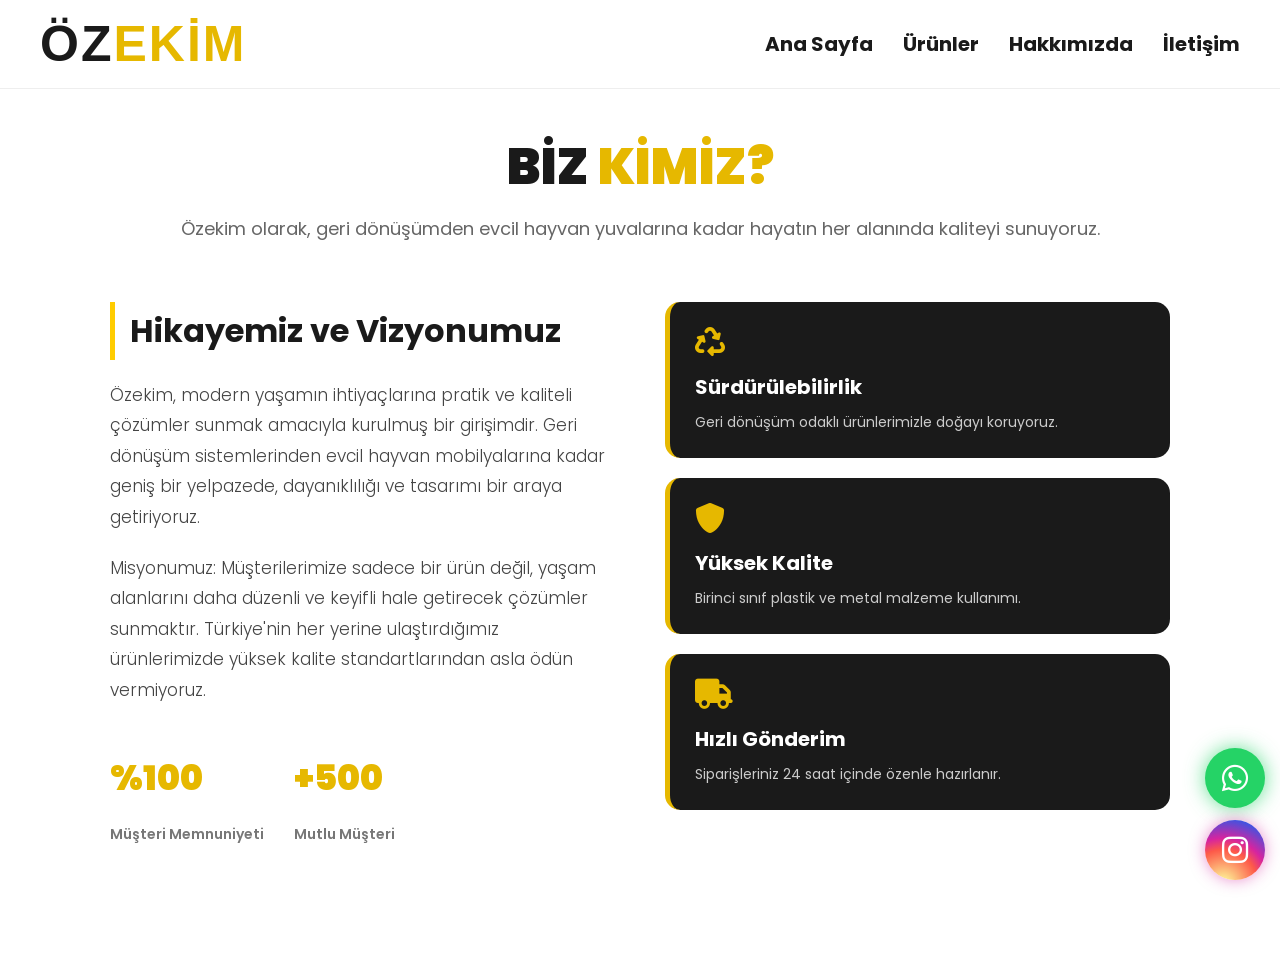
==== commit cd315754: "Add files via upload" ====
--- a/hakkimizda.html
+++ b/hakkimizda.html
@@ -4,6 +4,7 @@
     <meta charset="UTF-8">
     <meta name="viewport" content="width=device-width, initial-scale=1.0">
     <title>Hakkımızda | Özekim</title>
+    <link rel="icon" type="image/x-icon" href="image/ozekim.ico">
     <link href="https://fonts.googleapis.com/css2?family=Poppins:wght@300;400;600;800&display=swap" rel="stylesheet">
     <link rel="stylesheet" href="https://cdnjs.cloudflare.com/ajax/libs/font-awesome/6.0.0/css/all.min.css">
     <link rel="stylesheet" href="style.css">
@@ -87,11 +88,23 @@
 
 </main>
 
-<footer>
-    <p>&copy; 2026 Özekim. Tüm Hakları Saklıdır. | Powered by <a href="#">CetinWeb</a></p>
-</footer>
+
+
+<div class="float-social">
+    <!-- WhatsApp - Rengi doğrudan style ile verdik -->
+    <a href="https://wa.me/905346394570" target="_blank" class="float-btn whatsapp" style="background-color: #25D366 !important; box-shadow: 0 0 20px rgba(37, 211, 102, 0.7) !important;">
+        <i class="fab fa-whatsapp" style="color: white !important;"></i>
+    </a>
+    
+    <!-- Instagram -->
+    <a href="https://instagram.com/ozekim.ticaret" target="_blank" class="float-btn instagram">
+        <i class="fab fa-instagram" style="color: white !important;"></i>
+    </a>
+</div>
+
 
 <script src="transition.js"></script>
 <script src="main.js"></script>
+
 </body>
 </html>
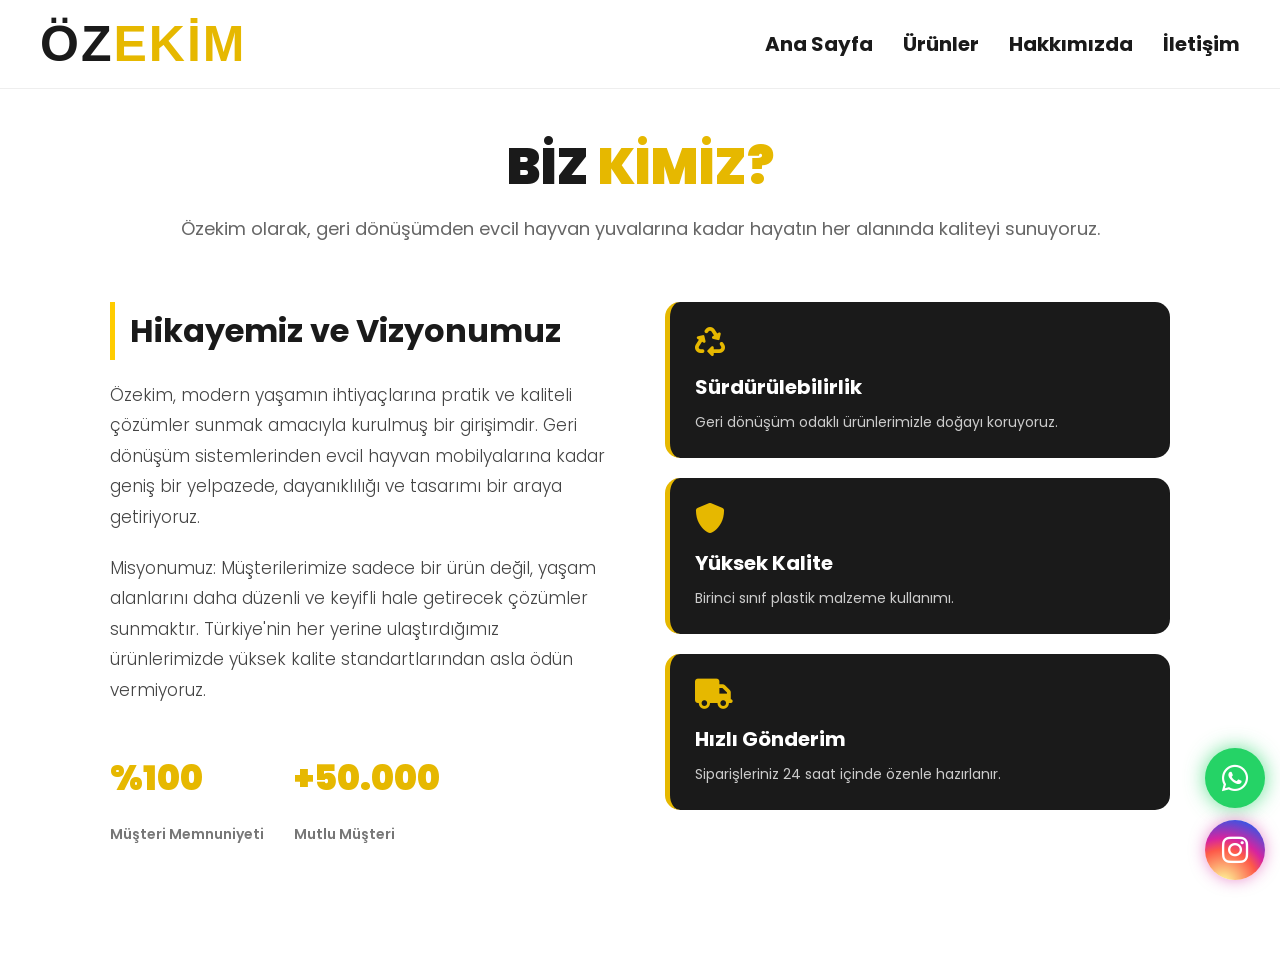
==== commit 31fd130c: "Add files via upload" ====
--- a/hakkimizda.html
+++ b/hakkimizda.html
@@ -57,7 +57,7 @@
                         <span class="stat-desc">Müşteri Memnuniyeti</span>
                     </div>
                     <div class="stat-item">
-                        <span class="stat-number">+500</span>
+                        <span class="stat-number">+50.000</span>
                         <span class="stat-desc">Mutlu Müşteri</span>
                     </div>
                 </div>
@@ -73,7 +73,7 @@
                 <div class="feature-card">
                     <i class="fas fa-shield-alt"></i>
                     <h3>Yüksek Kalite</h3>
-                    <p>Birinci sınıf plastik ve metal malzeme kullanımı.</p>
+                    <p>Birinci sınıf plastik malzeme kullanımı.</p>
                 </div>
                 <div class="feature-card">
                     <i class="fas fa-truck"></i>
--- a/style.css
+++ b/style.css
@@ -1973,6 +1973,74 @@
     color: #e6b800;
 }
 
+/* --- NAV-PHONE TAM ORTALAMA VE ANIMASYON --- */
+.nav-phone {
+    /* PC'de Tam Orta İçin Mutlak Konumlandırma */
+    position: absolute;
+    left: 50%;
+    transform: translate(-50%, 0); /* Yatayda tam merkeze çiviler */
+    
+    /* Temel Ayarlar */
+    text-decoration: none;
+    display: inline-flex;
+    align-items: center;
+    justify-content: center;
+    cursor: pointer;
+    font-weight: bold;
+    font-family: 'Bebas Neue', sans-serif;
+    text-transform: uppercase;
+    transition: background-color 0.3s ease;
+
+    /* Boyut ve Renk */
+    font-size: 30px;
+    padding: 12px 24px;
+    background-color: red; /* Logodaki sarı #e6b800*/
+    color: #fff;
+    border-radius: 8px;
+    z-index: 1000; /* Diğer öğelerin üstünde kalması için */
+    
+    /* Sürekli Animasyon */
+    animation: canliButon 1s infinite ease-in-out;
+}
+
+/* Animasyon Tanımı (Nefes + Titreşim) */
+@keyframes canliButon {
+    0% { transform: translate(-50%, 0) scale(1) translateX(0); box-shadow: 0 0 0 0 rgba(230, 184, 0, 0.7); }
+    20% { transform: translate(-50%, 0) scale(1.05) translateX(-3px); }
+    40% { transform: translate(-50%, 0) scale(1.05) translateX(3px); }
+    60% { transform: translate(-50%, 0) scale(1.05) translateX(-3px); box-shadow: 0 0 20px 10px rgba(230, 184, 0, 0); }
+    80% { transform: translate(-50%, 0) scale(1.05) translateX(3px); }
+    100% { transform: translate(-50%, 0) scale(1) translateX(0); box-shadow: 0 0 0 0 rgba(230, 184, 0, 0); }
+}
+
+.nav-phone:hover {
+    background-color: #f1c40f; 
+}
+
+/* --- MOBİL DÜZENLEME --- */
+@media (max-width: 768px) {
+    .nav-phone {
+        /* Mobilde absolute devredışı, normal akışa döner */
+        position: relative;
+        left: auto;
+        transform: none;
+        margin: 10px auto;
+        display: flex;
+        width: fit-content;
+        font-size: 22px;
+        padding: 10px 20px;
+        animation: canliButonMobil 1s infinite ease-in-out;
+    }
+
+    /* Mobil için ayrı animasyon (çünkü translate değerleri farklı) */
+    @keyframes canliButonMobil {
+        0% { transform: scale(1) translateX(0); }
+        20% { transform: scale(1.05) translateX(-3px); }
+        40% { transform: scale(1.05) translateX(3px); }
+        100% { transform: scale(1) translateX(0); }
+    }
+}
+
 /* ===============================
    PC NAV
 ================================ */
@@ -2382,10 +2450,19 @@
 
 }
 
-
-
 /* FLEX ÇAKIŞMA ENGEL */
 body {
     display: block !important;
 }
 
+.v3-card-text a{
+    text-decoration: none;
+    color: #111;
+    font-weight: 700;
+    transition: 0.3s;
+}
+
+.v3-card-text a:hover{
+    color: #eab308;
+}
+
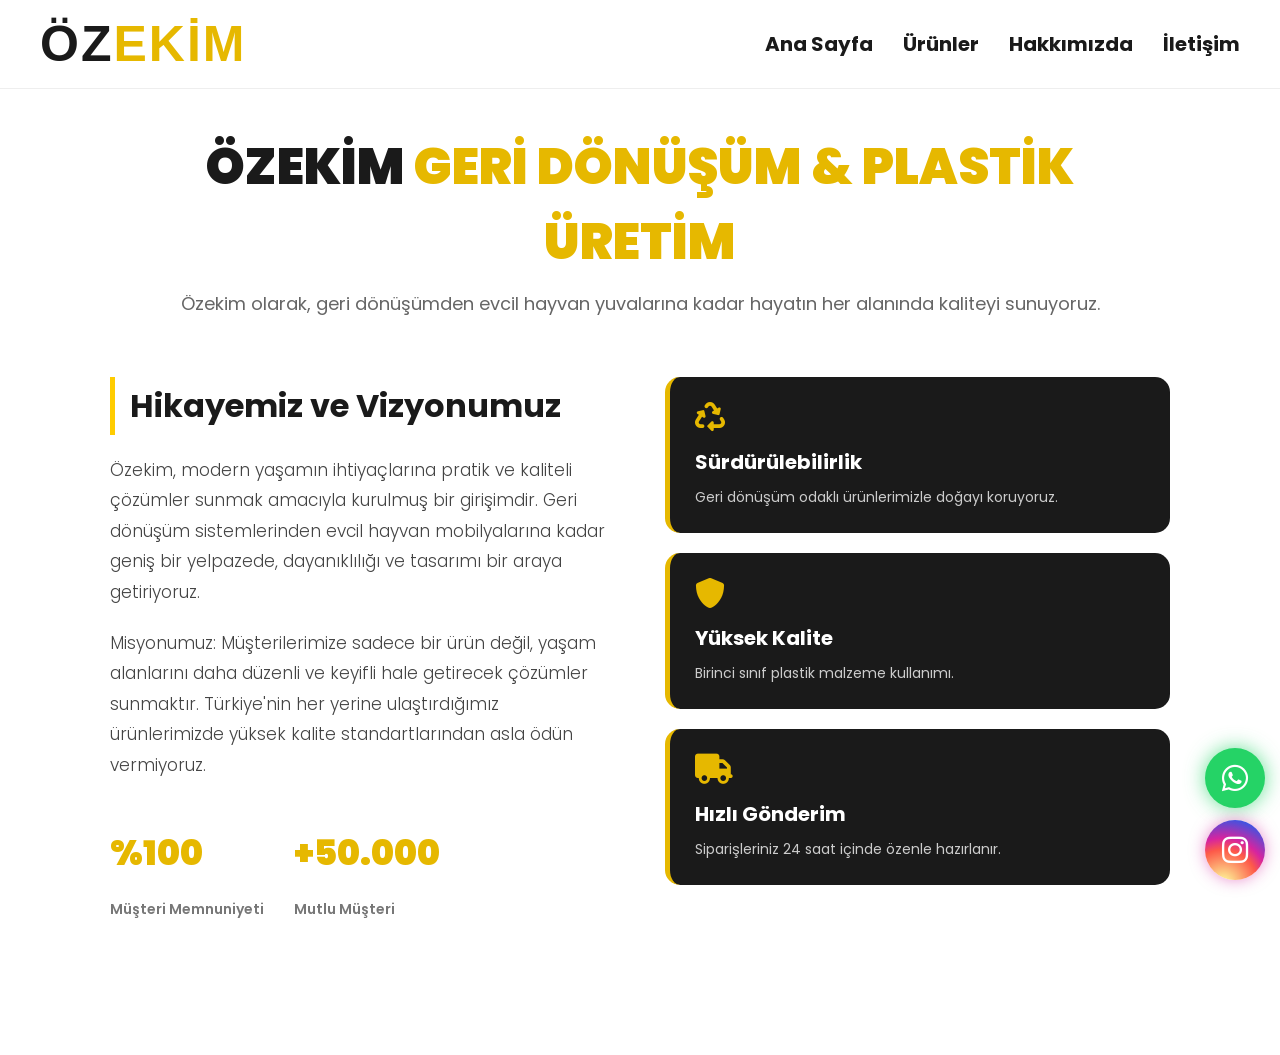
==== commit 530f214b: "Add files via upload" ====
--- a/hakkimizda.html
+++ b/hakkimizda.html
@@ -1,13 +1,71 @@
 <!DOCTYPE html>
 <html lang="tr">
 <head>
-    <meta charset="UTF-8">
-    <meta name="viewport" content="width=device-width, initial-scale=1.0">
-    <title>Hakkımızda | Özekim</title>
-    <link rel="icon" type="image/x-icon" href="image/ozekim.ico">
-    <link href="https://fonts.googleapis.com/css2?family=Poppins:wght@300;400;600;800&display=swap" rel="stylesheet">
-    <link rel="stylesheet" href="https://cdnjs.cloudflare.com/ajax/libs/font-awesome/6.0.0/css/all.min.css">
-    <link rel="stylesheet" href="style.css">
+<meta charset="UTF-8">
+<meta name="viewport" content="width=device-width, initial-scale=1.0">
+
+<!-- SEO TITLE -->
+<title>Hakkımızda | Özekim Geri Dönüşüm & Plastik Üretim</title>
+
+<!-- SEO DESCRIPTION -->
+<meta name="description" content="Özekim geri dönüşüm kutuları, sıfır atık çözümleri, plastik üretim ve kedi kulübeleri alanında kaliteli üretim yapan bir firmadır. Dayanıklı ürünler, hızlı teslimat ve müşteri memnuniyeti odaklı hizmet sunmaktadır.">
+
+<!-- SEO KEYWORDS -->
+<meta name="keywords" content="özekim hakkında, özekim geri dönüşüm, geri dönüşüm firması, plastik üretim firması, sıfır atık çözümleri, geri dönüşüm kutusu üreticisi, plastik geri dönüşüm ürünleri, kedi kulübesi üretimi, geri dönüşüm ürünleri">
+
+<!-- ROBOTS -->
+<meta name="robots" content="index, follow">
+
+<!-- AUTHOR -->
+<meta name="author" content="Özekim Geri Dönüşüm">
+
+<!-- CANONICAL -->
+<link rel="canonical" href="https://www.ozekim.com.tr/hakkimizda.html">
+
+<!-- THEME -->
+<meta name="theme-color" content="#0f172a">
+
+<!-- FAVICON -->
+<link rel="icon" type="image/x-icon" href="image/ozekim.ico">
+
+<!-- OPEN GRAPH -->
+<meta property="og:title" content="Hakkımızda | Özekim Geri Dönüşüm">
+<meta property="og:description" content="Özekim geri dönüşüm, plastik üretim ve sıfır atık çözümleri alanında kaliteli üretim sunmaktadır.">
+<meta property="og:image" content="https://www.ozekim.com.tr/image/hero.png">
+<meta property="og:url" content="https://www.ozekim.com.tr/hakkimizda.html">
+<meta property="og:type" content="website">
+<meta property="og:locale" content="tr_TR">
+
+<!-- TWITTER -->
+<meta name="twitter:card" content="summary_large_image">
+<meta name="twitter:title" content="Özekim Geri Dönüşüm">
+<meta name="twitter:description" content="Geri dönüşüm kutuları, plastik üretim ve sıfır atık çözümleri.">
+
+<!-- GOOGLE FONTS -->
+<link href="https://fonts.googleapis.com/css2?family=Poppins:wght@300;400;600;800&display=swap" rel="stylesheet">
+
+<!-- FONT AWESOME -->
+<link rel="stylesheet" href="https://cdnjs.cloudflare.com/ajax/libs/font-awesome/6.0.0/css/all.min.css">
+
+<!-- CSS -->
+<link rel="stylesheet" href="style.css">
+
+<!-- SCHEMA -->
+<script type="application/ld+json">
+{
+  "@context": "https://schema.org",
+  "@type": "Organization",
+  "name": "Özekim Geri Dönüşüm",
+  "url": "https://www.ozekim.com.tr",
+  "logo": "https://www.ozekim.com.tr/image/ozekim.ico",
+  "description": "Geri dönüşüm kutuları, sıfır atık çözümleri, plastik üretim ve kedi kulübeleri üretimi.",
+  "telephone": "+905346394570",
+  "sameAs": [
+    "https://instagram.com/ozekim.ticaret"
+  ]
+}
+</script>
+
 </head>
 <body>
 <button class="mobile-close-btn" aria-label="Menüyü kapat">×</button>
@@ -29,18 +87,18 @@
 </div>
 
 
-<!-- HAKKIMIZDA BÖLÜMÜ -->
+
 <section class="about-page">
     <div class="about-container">
         
-        <!-- Üst Başlık Alanı -->
+
         <div class="about-header">
-            <h1>BİZ <span>KİMİZ?</span></h1>
+            <h1>Özekim <span>Geri Dönüşüm & Plastik Üretim</span></h1>
             <p>Özekim olarak, geri dönüşümden evcil hayvan yuvalarına kadar hayatın her alanında kaliteyi sunuyoruz.</p>
         </div>
 
         <div class="about-content-wrapper">
-            <!-- Sol: Hikaye ve Vizyon -->
+
             <div class="about-text">
                 <h2>Hikayemiz ve Vizyonumuz</h2>
                 <p>
@@ -63,7 +121,7 @@
                 </div>
             </div>
 
-            <!-- Sağ: Neden Biz? (Modern Kartlar) -->
+
             <div class="about-features">
                 <div class="feature-card">
                     <i class="fas fa-recycle"></i>
@@ -91,12 +149,12 @@
 
 
 <div class="float-social">
-    <!-- WhatsApp - Rengi doğrudan style ile verdik -->
+
     <a href="https://wa.me/905346394570" target="_blank" class="float-btn whatsapp" style="background-color: #25D366 !important; box-shadow: 0 0 20px rgba(37, 211, 102, 0.7) !important;">
         <i class="fab fa-whatsapp" style="color: white !important;"></i>
     </a>
     
-    <!-- Instagram -->
+
     <a href="https://instagram.com/ozekim.ticaret" target="_blank" class="float-btn instagram">
         <i class="fab fa-instagram" style="color: white !important;"></i>
     </a>
--- a/style.css
+++ b/style.css
@@ -549,7 +549,7 @@
     display: flex;
     align-items: center;
     gap: 10px;
-    margin-top: -80px;
+    margin-top: -20px;
 }
 
 /* Üzerine gelince dolma efekti */
@@ -905,13 +905,14 @@
 }
 
 .category-title {
-    font-size: 32px !important; /* Başlığı büyüttük */
-    font-weight: 800; /* Daha kalın ve belirgin yaptık */
-    text-transform: uppercase; /* Tüm harfleri büyük yaptık */
-    letter-spacing: 2px; /* Harf arasını açarak daha premium bir hava verdik */
+    font-size: 26px !important;
+    font-weight: 800;
+    text-transform: uppercase;
+    letter-spacing: 1px;
     color: #1a1a1a !important;
     margin: 0;
-    font-family: 'Bebas Neue', sans-serif;
+    font-family: 'Arial Black', 'Anton', sans-serif;
+    line-height: 1.2;
 }
 
 .title-line {
@@ -2450,10 +2451,6 @@
 
 }
 
-/* FLEX ÇAKIŞMA ENGEL */
-body {
-    display: block !important;
-}
 
 .v3-card-text a{
     text-decoration: none;
@@ -2466,3 +2463,110 @@
     color: #eab308;
 }
 
+.marketplace-links{
+    display:flex;
+    justify-content:center;
+    align-items:center;
+    gap:35px;
+    margin:70px auto 40px;
+    flex-wrap:wrap;
+}
+
+.marketplace-card{
+    width:360px;
+    height:110px;
+    background:linear-gradient(135deg,#ff9800,#ffe600);
+    border-radius:24px;
+    padding:0 30px;
+    display:flex;
+    align-items:center;
+    justify-content:flex-start;
+    gap:22px;
+    text-decoration:none;
+    overflow:hidden;
+    transition:0.35s ease;
+    box-shadow:0 10px 30px rgba(0,0,0,0.15);
+}
+
+.marketplace-card:hover{
+    transform:translateY(-6px) scale(1.03);
+    box-shadow:0 15px 40px rgba(255,170,0,0.30);
+}
+
+/* Trendyol logo */
+.trendyol img{
+    width:120px;
+    object-fit:contain;
+}
+
+/* Hepsiburada logo */
+.hepsiburada img{
+    width:150px;
+    object-fit:contain;
+}
+
+/* Yazılar */
+.marketplace-card span{
+    color:#fff;
+    font-size:18px;
+    font-weight:700;
+    line-height:1.25;
+    max-width:150px;
+}
+
+/* Mobil */
+@media(max-width:768px){
+
+    .marketplace-links{
+        gap:18px;
+        margin-top:50px;
+    }
+
+    .marketplace-card{
+        width:92%;
+        height:95px;
+        padding:0 20px;
+        gap:16px;
+    }
+
+    .trendyol img{
+        width:90px;
+    }
+
+    .hepsiburada img{
+        width:120px;
+    }
+
+    .marketplace-card span{
+        font-size:16px;
+    }
+}
+
+html,
+body{
+    min-height:100%;
+}
+
+body{
+    display:flex;
+    flex-direction:column;
+}
+
+footer{
+    margin-top:auto;
+}
+
+@media(max-width:768px){
+
+    .category-title{
+        font-size:22px !important;
+        line-height:1.3;
+        letter-spacing:0.5px;
+        word-break:break-word;
+    }
+
+    .category-header{
+        padding:18px 14px;
+    }
+
+}
